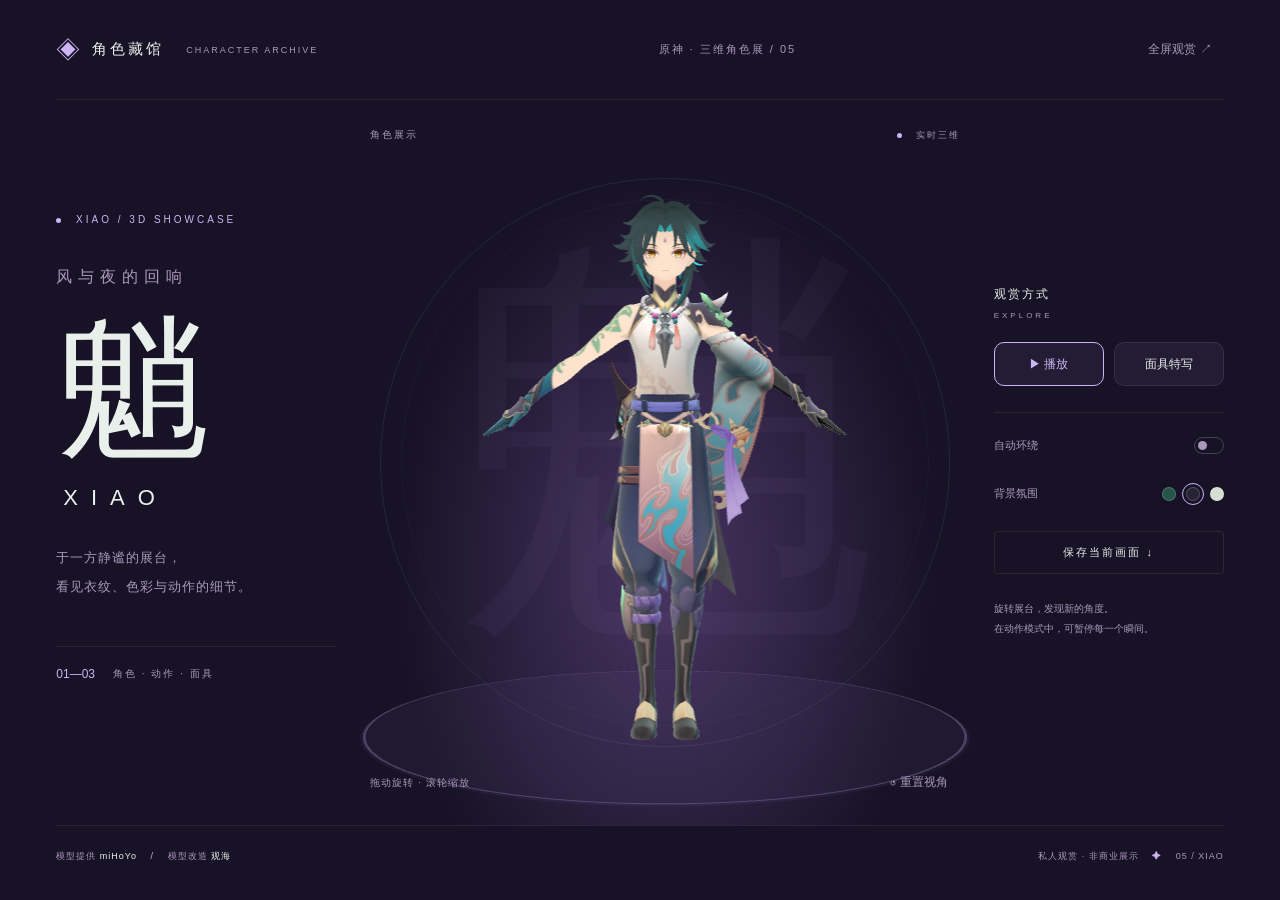
==== index.html @ 9aec0df0 "Add mobile-first Xiao showcase with lazy-loaded assets" ====
<!doctype html>
<html lang="zh-CN"><head><meta charset="utf-8"><meta name="viewport" content="width=device-width,initial-scale=1,viewport-fit=cover"><meta name="theme-color" content="#171226"><script>if(location.protocol==="file:")location.replace("./魈-离线完整版.html");</script><title>魈 · 风与夜的回响</title><link rel="stylesheet" href="./web/style.css"></head>
<body data-theme="night" data-mode="static"><main><header><a class="brand" href="#">◈ <span>角色藏馆</span><small>CHARACTER ARCHIVE</small></a><span class="edition">原神 · 三维角色展 / 05</span><button id="fullscreen" class="quiet">全屏观赏 ↗</button></header>
<section class="exhibit"><div class="intro"><div class="eyebrow"><i></i> XIAO / 3D SHOWCASE</div><p class="subtitle">风与夜的回响</p><h1>魈<span>XIAO</span></h1><p class="description">于一方静谧的展台，<br>看见衣纹、色彩与动作的细节。</p><div class="chapter"><b>01—03</b><span>角色 · 动作 · 面具</span></div></div>
<div class="stage" id="stage"><div class="halo"></div><span class="watermark" aria-hidden="true">魈</span><canvas id="canvas" aria-label="可旋转和缩放的魈三维模型"></canvas><div id="loading" role="status"><span class="spinner"></span><b>正在唤醒展台</b><span id="progress">载入模型与贴图…</span></div><div class="stage-top"><span id="view-label">角色展示</span><div class="stage-status"><span class="live"><i></i> 实时三维</span><button id="music-toggle" class="music-switch" aria-label="关闭舞蹈音乐" aria-pressed="true" title="原创配乐《风影舞曲·卡点版》" hidden>♪ 音乐开</button></div></div><div class="stage-bottom"><span><span class="desktop-hint">拖动旋转 · 滚轮缩放</span><span class="touch-hint">单指旋转 · 双指缩放</span></span><button id="reset" class="quiet">↺ 重置视角</button></div></div>
<aside><div class="panel-title">观赏方式 <span>EXPLORE</span></div><section class="playbar" id="playbar" aria-label="角色播放与特写"><div class="action-row"><button id="play" aria-label="播放舞蹈">▶ 播放</button><button id="mask" aria-label="面具特写" aria-pressed="false">面具特写</button></div><div class="timeline" id="timeline" hidden><span id="time">00:00</span><input id="seek" type="range" min="0" max="100" value="0" step="0.1" aria-label="舞蹈进度"><span id="duration">00:00</span><select id="speed" aria-label="播放速度"><option value="0.5">0.5 倍速</option><option value="1" selected>1 倍速</option><option value="1.5">1.5 倍速</option></select></div></section><details class="display-options" open><summary>展示设置 <span>背景 · 环绕 · 保存画面</span></summary><div class="settings"><label class="setting">自动环绕<button id="rotate" class="toggle" aria-pressed="false" aria-label="自动环绕"></button></label><label class="setting">背景氛围<span class="swatches"><button data-bg="jade" class="swatch jade" aria-label="青玉背景" aria-pressed="false"></button><button data-bg="night" class="swatch night selected" aria-label="紫色背景" aria-pressed="true"></button><button data-bg="paper" class="swatch paper" aria-label="浅色背景" aria-pressed="false"></button></span></label><button id="capture" class="capture">保存当前画面 ↓</button></div></details><p class="side-note">旋转展台，发现新的角度。<br>在动作模式中，可暂停每一个瞬间。</p></aside></section>

<footer><p>模型提供 <b>miHoYo</b><span> / </span>模型改造 <b>观海</b></p><p>私人观赏 · 非商业展示 <span>✦</span> 05 / XIAO</p></footer></main><audio id="dance-music" src="./web/assets/风影舞曲.wav" preload="none" loop></audio><script type="module" src="./web/app.js"></script></body></html>
---- web/style.css ----
:root{--bg:#0b171b;--panel:#112329;--line:#ffffff15;--text:#e9efeb;--muted:#839b99;--accent:#9ce4ce;--glow:#255f5655}*{box-sizing:border-box}body{margin:0;background:var(--bg);color:var(--text);font-family:"Microsoft YaHei","Segoe UI",sans-serif;transition:background .5s,color .5s}button,a,input,select{-webkit-tap-highlight-color:transparent}button,select{font:inherit;color:inherit}button{cursor:pointer}button:focus-visible,a:focus-visible,select:focus-visible,input:focus-visible{outline:2px solid var(--accent);outline-offset:5px}main{max-width:1700px;margin:auto;padding:0 4.4vw}header{height:100px;display:flex;align-items:center;justify-content:space-between;border-bottom:1px solid var(--line)}.brand{display:flex;align-items:center;gap:12px;color:var(--accent);text-decoration:none;font-size:24px}.brand span{font-size:15px;letter-spacing:3px;color:var(--text)}.brand small{font-size:9px;letter-spacing:2px;margin-left:10px;color:var(--muted)}.edition{font-size:11px;color:var(--muted);letter-spacing:2px}.quiet{background:none;border:0;font-size:12px;color:var(--muted);padding:12px}.quiet:hover{color:var(--accent)}.exhibit{display:grid;grid-template-columns:24% 1fr 230px;min-height:650px;height:calc(100vh - 175px);max-height:1000px;gap:12px;align-items:center}.intro{z-index:1;padding-bottom:30px}.eyebrow{color:var(--accent);font-size:10px;letter-spacing:3px;white-space:nowrap}.eyebrow i,.live i{display:inline-block;background:var(--accent);width:5px;height:5px;border-radius:50%;margin-right:9px}.subtitle{font-size:16px;letter-spacing:6px;margin-top:42px;color:var(--muted)}h1{font-family:"KaiTi","STKaiti",serif;font-weight:400;font-size:clamp(100px,12vw,170px);line-height:1;margin:26px 0 35px}h1 span{display:block;font-family:"Segoe UI",sans-serif;font-size:22px;font-weight:300;letter-spacing:13px;margin:20px 0 0 7px}.description{line-height:2.2;color:var(--muted);font-size:13px;letter-spacing:1px}.chapter{border-top:1px solid var(--line);margin-top:45px;padding-top:20px;display:flex;gap:18px;align-items:center}.chapter b{font-size:12px;color:var(--accent);font-weight:400}.chapter span{font-size:10px;color:var(--muted);letter-spacing:2px}.stage{height:100%;min-width:0;position:relative;overflow:hidden;background:radial-gradient(ellipse at 50% 65%,var(--glow),transparent 60%)}canvas{position:relative;width:100%;height:100%;display:block;z-index:2;touch-action:none}.halo{position:absolute;border:1px solid #9ce4ce18;border-radius:50%;width:90%;aspect-ratio:1;top:50%;left:50%;transform:translate(-50%,-50%)}.halo:before{content:"";position:absolute;inset:20px;border:1px solid #9ce4ce09;border-radius:50%}.watermark{position:absolute;top:48%;left:50%;transform:translate(-50%,-50%);font-family:"KaiTi",serif;font-size:430px;color:var(--accent);opacity:.035}.stage-top,.stage-bottom{position:absolute;left:22px;right:22px;display:flex;justify-content:space-between;align-items:center;z-index:3;color:var(--muted);font-size:10px;letter-spacing:2px}.stage-top{top:28px}.stage-bottom{bottom:22px;letter-spacing:1px}.live{font-size:9px}.panel-title{font-size:12px;letter-spacing:2px;margin-bottom:22px}.panel-title span{font-size:8px;color:var(--muted);display:block;letter-spacing:3px;margin-top:8px}.mode{display:flex;align-items:center;width:100%;background:none;border:1px solid var(--line);text-align:left;padding:19px 15px;margin-bottom:10px;gap:14px;border-radius:3px}.mode.active{background:#9ce4ce0c;border-color:#9ce4ce55}.mode em{font-style:normal;font-size:10px;color:var(--muted)}.mode span{font-size:13px}.mode small{display:block;font-size:9px;color:var(--muted);margin-top:8px;letter-spacing:1px}.mode b{font-size:15px;margin-left:auto;color:var(--accent);font-weight:400}.settings{border-top:1px solid var(--line);margin-top:26px;padding-top:8px}.setting{display:flex;align-items:center;justify-content:space-between;font-size:11px;padding:16px 0;color:var(--muted)}.toggle{width:30px;height:17px;border:1px solid #839b9960;border-radius:20px;background:none;position:relative}.toggle:before{content:"";height:9px;width:9px;background:var(--muted);border-radius:50%;position:absolute;left:3px;top:3px}.toggle[aria-pressed=true]{background:var(--accent)}.toggle[aria-pressed=true]:before{left:16px;background:var(--bg)}.swatches{display:flex;gap:10px}.swatch{width:14px;height:14px;border-radius:50%;border:1px solid #ffffff30}.jade{background:#255448}.night{background:#262335}.paper{background:#d6ded3}.swatch.selected{outline:1px solid var(--accent);outline-offset:3px}.capture{width:100%;background:none;border:1px solid var(--line);font-size:11px;letter-spacing:2px;padding:13px;margin-top:14px;border-radius:3px}.capture:hover{border-color:var(--accent);color:var(--accent)}.side-note{font-size:10px;line-height:2;color:var(--muted);margin:25px 0 0}footer{border-top:1px solid var(--line);display:flex;justify-content:space-between;color:var(--muted);font-size:9px;letter-spacing:1px;padding:15px 0}footer b{font-weight:400;color:var(--text)}footer span{margin:0 10px;color:var(--accent)}#loading{position:absolute;inset:0;display:flex;flex-direction:column;justify-content:center;align-items:center;gap:16px;background:var(--bg);z-index:5;font-size:12px}#loading[hidden],.playbar[hidden]{display:none}.spinner{width:28px;height:28px;border:1px solid var(--line);border-top-color:var(--accent);border-radius:50%;animation:spin 1s linear infinite}@keyframes spin{to{transform:rotate(360deg)}}#progress{font-size:10px;color:var(--muted)}.playbar{display:flex;align-items:center;gap:18px;max-width:640px;margin:-20px auto 22px;position:relative;z-index:6;background:var(--panel);border:1px solid var(--line);padding:14px 20px;border-radius:4px;font-size:10px}.playbar button,.playbar select{background:none;border:1px solid var(--line);border-radius:3px;padding:5px 9px}.playbar select option{color:#152520}.playbar input{flex:1;min-width:0;accent-color:var(--accent)}body[data-theme=night]{--bg:#171226;--panel:#241c34;--glow:#75539988;--accent:#ccb5f4;--muted:#aa98bb}body[data-theme=paper]{--bg:#e4e8e0;--panel:#f1f3ed;--text:#203b34;--muted:#647a70;--line:#203b3420;--accent:#286655;--glow:#9ab4a255}@media(max-width:1000px){main{padding:0 25px}.brand small{display:none}.exhibit{grid-template-columns:170px 1fr 190px;min-height:570px}.mode{padding:16px 10px}.eyebrow{font-size:8px;letter-spacing:1px}.subtitle{font-size:12px;letter-spacing:3px}.description{font-size:11px}.stage-top{left:10px;right:10px}.live{display:none}}
.touch-hint,.display-options>summary{display:none}
@media(max-width:700px), (max-width:950px) and (pointer:coarse){
 main{padding:env(safe-area-inset-top) max(14px,env(safe-area-inset-right)) env(safe-area-inset-bottom) max(14px,env(safe-area-inset-left))}
 header{height:48px}.brand{font-size:20px;gap:8px}.brand span{font-size:12px;letter-spacing:2px}.brand small,.edition{display:none}.quiet{min-height:44px;font-size:11px;padding:10px}
 .exhibit{height:auto;max-height:none;min-height:0;grid-template-columns:minmax(0,1fr);gap:0;align-items:stretch}
 .intro{height:48px;padding:0;display:flex;align-items:center;justify-content:space-between;gap:12px}.eyebrow,.description,.chapter{display:none}
 h1{font-size:33px;margin:0;display:flex;align-items:center;gap:10px;flex-shrink:0}h1 span{font-size:10px;letter-spacing:3px;margin:0}.subtitle{font-size:11px;letter-spacing:3px;margin:0}
 .stage{height:calc(100svh - 244px);min-height:320px;border:1px solid var(--line);border-radius:14px;background:radial-gradient(ellipse at 50% 65%,var(--glow),transparent 75%)}
 body[data-mode=dance] .stage{height:calc(100svh - 308px)}
 .stage-top{top:12px;left:14px;right:14px;font-size:9px}.live{display:block;font-size:8px;letter-spacing:1px}.stage-bottom{bottom:3px;left:14px;right:4px;letter-spacing:0;font-size:9px}
 .watermark{font-size:280px}.halo{width:115%}.desktop-hint{display:none}.touch-hint{display:inline}
 aside{margin:10px 0 0}.panel-title,.side-note{display:none}nav{display:grid;grid-template-columns:repeat(3,minmax(0,1fr));gap:8px}
 .mode{min-height:54px;margin:0;padding:9px 8px;gap:6px;border-radius:10px;justify-content:center}.mode em{font-size:9px}.mode span{font-size:12px;white-space:nowrap}.mode small{font-size:8px;letter-spacing:0;margin-top:5px}.mode b{display:none}
 .display-options{margin-top:6px}.display-options>summary{display:flex;justify-content:space-between;align-items:center;min-height:44px;font-size:11px;color:var(--text);cursor:pointer;list-style:none}.display-options>summary::-webkit-details-marker{display:none}.display-options>summary span{color:var(--muted);font-size:9px}.display-options>summary:after{content:'＋';margin-left:8px;color:var(--accent)}.display-options[open]>summary:after{content:'−'}
 .settings{display:grid;grid-template-columns:1fr;margin:0;padding:8px 12px 12px;border:1px solid var(--line);border-radius:12px;gap:4px}.setting{min-height:48px;padding:0;gap:12px;font-size:12px}.toggle{width:44px;height:44px;border:0;background:none!important}.toggle:after{content:'';position:absolute;inset:12px 0;border-radius:12px;background:var(--line);border:1px solid var(--muted)}.toggle:before{z-index:1;width:12px;height:12px;top:16px;left:5px}.toggle[aria-pressed=true]:after{background:var(--accent);border-color:var(--accent)}.toggle[aria-pressed=true]:before{left:27px}
 .swatches{gap:0}.swatch{width:44px;height:44px;background:none;border:0;position:relative}.swatch:before{content:'';position:absolute;inset:12px;border-radius:50%;border:1px solid var(--muted)}.jade:before{background:#255448}.night:before{background:#262335}.paper:before{background:#d6ded3}.swatch.selected{outline:none}.swatch.selected:before{outline:1px solid var(--accent);outline-offset:4px}
 .capture{width:100%;min-height:44px;margin:6px 0 0;padding:10px;font-size:12px;border-radius:8px}
 .playbar{max-width:none;display:grid;grid-template-columns:54px 1fr 1fr 84px;gap:0 10px;padding:6px 8px;margin:8px 0 0;border-radius:10px;font-size:10px;align-items:center}.playbar button,.playbar select{min-height:44px;padding:4px;font-size:11px}.playbar #play{grid-column:1;grid-row:1/3}.playbar #speed{grid-column:4;grid-row:1/3}.playbar #seek{grid-column:2/4;grid-row:1;height:28px;width:100%;margin:0}.playbar #time{grid-column:2;grid-row:2}.playbar #duration{grid-column:3;grid-row:2;text-align:right}
 footer{margin-top:4px;padding:8px 0;font-size:8px;letter-spacing:0;gap:8px;line-height:1.6}footer p{margin:0}footer p:last-child{text-align:right}footer span{margin:0 3px}
}
@media(max-height:500px) and (orientation:landscape) and (pointer:coarse){
 .intro{display:none}.exhibit{grid-template-columns:minmax(0,1fr) 220px;gap:12px}.stage,body[data-mode=dance] .stage{height:calc(100svh - 90px);min-height:220px}aside{margin:0}nav{grid-template-columns:1fr;gap:5px}.mode{min-height:44px;padding:6px}.mode small{display:none}.display-options>summary span{display:none}
}

/* One compact action row leaves the stage as the focus. */
.playbar{display:block;width:100%;margin:0;padding:0;background:none;border:0;border-radius:0}
.action-row{display:grid;grid-template-columns:1fr 1fr;gap:10px}
.action-row button{min-height:44px;padding:10px 8px;border:1px solid var(--line);border-radius:10px;font-size:12px;white-space:nowrap;background:var(--panel)}
.action-row #play{border-color:var(--accent);color:var(--accent)}
.action-row button:disabled{opacity:.5;cursor:wait}
.action-row #mask[aria-pressed=true]{border-color:var(--accent);color:var(--accent)}
.timeline{display:grid;grid-template-columns:1fr 1fr 70px;gap:2px 8px;align-items:center;margin-top:8px;font-size:9px}
.timeline[hidden]{display:none}
.timeline #seek{grid-row:1;grid-column:1/3;width:100%;height:26px;margin:0}
.timeline #time{grid-row:2;grid-column:1}.timeline #duration{grid-row:2;grid-column:2;text-align:right}
.timeline #speed{grid-column:3;grid-row:1/3;width:100%;min-height:44px;font-size:10px}
@media(max-width:700px), (max-width:950px) and (pointer:coarse){
 .stage{height:calc(100svh - 220px)}body[data-mode=dance] .stage{height:calc(100svh - 272px)}
 .playbar{display:block;margin:0;padding:0}.action-row{gap:10px}.action-row button{min-height:44px;font-size:12px}
 .timeline{margin-top:6px;grid-template-columns:1fr 1fr 78px;font-size:10px}
 .playbar .timeline #seek{grid-column:1/3;grid-row:1}.playbar .timeline #time{grid-column:1;grid-row:2}.playbar .timeline #duration{grid-column:2;grid-row:2}.playbar .timeline #speed{grid-column:3;grid-row:1/3}
}
@media(max-height:500px) and (orientation:landscape) and (pointer:coarse){.stage,body[data-mode=dance] .stage{height:calc(100svh - 90px);min-height:220px}}

.playbar .action-row #play,.playbar .action-row #mask{grid-column:auto;grid-row:auto;min-height:44px}

.stage-status{display:flex;align-items:center;gap:10px}.music-switch{background:var(--panel);border:1px solid var(--line);border-radius:8px;color:var(--accent);font-size:10px;min-height:44px;padding:8px 10px;letter-spacing:0}.music-switch[hidden]{display:none}.music-switch[aria-pressed=false]{color:var(--muted)}
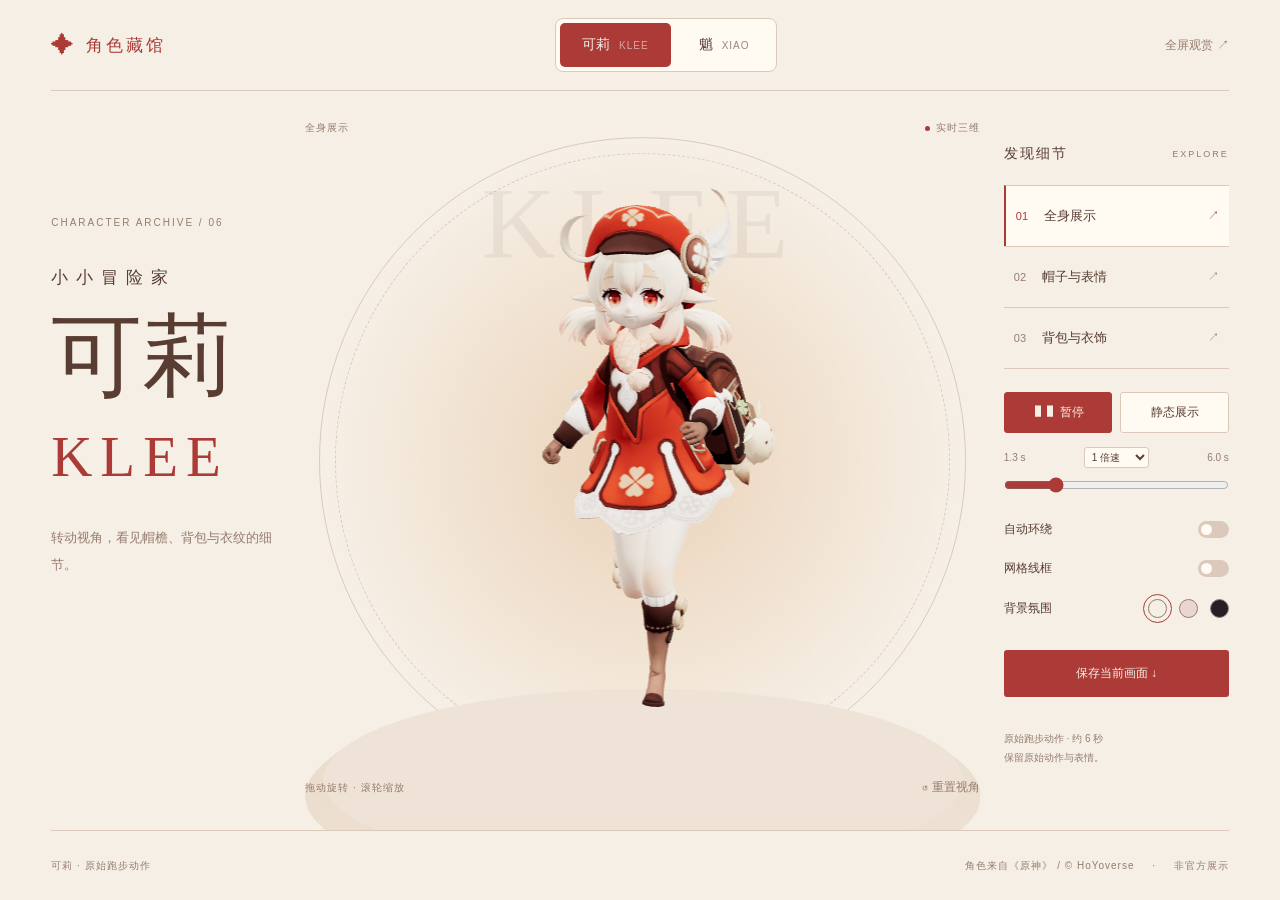
==== commit 3230fcf9: "Merge Klee and Xiao into mobile-friendly character gallery" ====
--- a/index.html
+++ b/index.html
@@ -1,8 +1,3 @@
 <!doctype html>
-<html lang="zh-CN"><head><meta charset="utf-8"><meta name="viewport" content="width=device-width,initial-scale=1,viewport-fit=cover"><meta name="theme-color" content="#171226"><script>if(location.protocol==="file:")location.replace("./魈-离线完整版.html");</script><title>魈 · 风与夜的回响</title><link rel="stylesheet" href="./web/style.css"></head>
-<body data-theme="night" data-mode="static"><main><header><a class="brand" href="#">◈ <span>角色藏馆</span><small>CHARACTER ARCHIVE</small></a><span class="edition">原神 · 三维角色展 / 05</span><button id="fullscreen" class="quiet">全屏观赏 ↗</button></header>
-<section class="exhibit"><div class="intro"><div class="eyebrow"><i></i> XIAO / 3D SHOWCASE</div><p class="subtitle">风与夜的回响</p><h1>魈<span>XIAO</span></h1><p class="description">于一方静谧的展台，<br>看见衣纹、色彩与动作的细节。</p><div class="chapter"><b>01—03</b><span>角色 · 动作 · 面具</span></div></div>
-<div class="stage" id="stage"><div class="halo"></div><span class="watermark" aria-hidden="true">魈</span><canvas id="canvas" aria-label="可旋转和缩放的魈三维模型"></canvas><div id="loading" role="status"><span class="spinner"></span><b>正在唤醒展台</b><span id="progress">载入模型与贴图…</span></div><div class="stage-top"><span id="view-label">角色展示</span><div class="stage-status"><span class="live"><i></i> 实时三维</span><button id="music-toggle" class="music-switch" aria-label="关闭舞蹈音乐" aria-pressed="true" title="原创配乐《风影舞曲·卡点版》" hidden>♪ 音乐开</button></div></div><div class="stage-bottom"><span><span class="desktop-hint">拖动旋转 · 滚轮缩放</span><span class="touch-hint">单指旋转 · 双指缩放</span></span><button id="reset" class="quiet">↺ 重置视角</button></div></div>
-<aside><div class="panel-title">观赏方式 <span>EXPLORE</span></div><section class="playbar" id="playbar" aria-label="角色播放与特写"><div class="action-row"><button id="play" aria-label="播放舞蹈">▶ 播放</button><button id="mask" aria-label="面具特写" aria-pressed="false">面具特写</button></div><div class="timeline" id="timeline" hidden><span id="time">00:00</span><input id="seek" type="range" min="0" max="100" value="0" step="0.1" aria-label="舞蹈进度"><span id="duration">00:00</span><select id="speed" aria-label="播放速度"><option value="0.5">0.5 倍速</option><option value="1" selected>1 倍速</option><option value="1.5">1.5 倍速</option></select></div></section><details class="display-options" open><summary>展示设置 <span>背景 · 环绕 · 保存画面</span></summary><div class="settings"><label class="setting">自动环绕<button id="rotate" class="toggle" aria-pressed="false" aria-label="自动环绕"></button></label><label class="setting">背景氛围<span class="swatches"><button data-bg="jade" class="swatch jade" aria-label="青玉背景" aria-pressed="false"></button><button data-bg="night" class="swatch night selected" aria-label="紫色背景" aria-pressed="true"></button><button data-bg="paper" class="swatch paper" aria-label="浅色背景" aria-pressed="false"></button></span></label><button id="capture" class="capture">保存当前画面 ↓</button></div></details><p class="side-note">旋转展台，发现新的角度。<br>在动作模式中，可暂停每一个瞬间。</p></aside></section>
-
-<footer><p>模型提供 <b>miHoYo</b><span> / </span>模型改造 <b>观海</b></p><p>私人观赏 · 非商业展示 <span>✦</span> 05 / XIAO</p></footer></main><audio id="dance-music" src="./web/assets/风影舞曲.wav" preload="none" loop></audio><script type="module" src="./web/app.js"></script></body></html>
+<html lang="zh-CN"><head><meta charset="utf-8"><meta name="viewport" content="width=device-width,initial-scale=1,viewport-fit=cover"><meta name="theme-color" content="#f6efe5"><title>角色藏馆 · 可莉与魈</title><link rel="stylesheet" href="./web/style.css?v=20261014-gallery"></head>
+<body><main><header><a class="brand" href="#">✦ <span>角色藏馆</span></a><nav class="character-tabs" aria-label="选择角色"><button data-character="klee" aria-pressed="true">可莉 <small>KLEE</small></button><button data-character="xiao" aria-pressed="false">魈 <small>XIAO</small></button></nav><button id="fullscreen" class="quiet">全屏观赏 ↗</button></header><section class="exhibit"><div class="intro"><p class="eyebrow">CHARACTER ARCHIVE / 06</p><p class="subtitle" id="subtitle">小小冒险家</p><h1><b id="character-name">可莉</b><span id="character-en">KLEE</span></h1><p class="description" id="description">转动视角，<br>看见帽檐、背包与衣纹的细节。</p><div class="intro-foot"><span class="spark">✧</span><p>红色的帽子，<br>装着小小的好奇心。</p></div></div><div class="stage" id="stage"><div class="halo"></div><span id="watermark" class="watermark" aria-hidden="true">KLEE</span><canvas id="canvas" aria-label="可旋转和缩放的角色三维模型"></canvas><div id="loading" role="status"><b>正在打开藏馆</b><span>载入角色与贴图…</span></div><div class="stage-top"><span id="view-label">全身展示</span><span class="live"><i></i> 实时三维</span></div><div class="stage-bottom"><span class="hint">拖动旋转 · 滚轮缩放</span><button id="reset" class="quiet">↺ 重置视角</button></div></div><aside><div class="panel-title">发现细节 <small>EXPLORE</small></div><div class="views"><button data-view="full" class="selected" aria-pressed="true">01 <span>全身展示</span> ↗</button><button data-view="portrait" aria-pressed="false">02 <span>帽子与表情</span> ↗</button><button data-view="back" aria-pressed="false">03 <span>背包与衣饰</span> ↗</button></div><section class="animation" aria-label="跑步动画"><div class="motion-buttons"><button id="play" disabled>▶ 跑步</button><button id="static" aria-pressed="true">静态展示</button><button id="mask" hidden aria-pressed="false">面具特写</button></div><div id="timeline" hidden><div class="time-row"><span id="time">0.0 s</span><select id="speed" aria-label="动画速度"><option value="0.5">0.5 倍速</option><option value="1" selected>1 倍速</option><option value="1.5">1.5 倍速</option><option value="2">2 倍速</option></select><span id="duration">6.0 s</span><button id="music-toggle" hidden aria-pressed="true" aria-label="关闭舞蹈音乐">♪</button></div><input id="seek" aria-label="跑步动画进度" type="range" min="0" max="6" value="0" step="0.01"></div></section><details class="display-settings"><summary>展示设置 <span>环绕 · 背景 · 保存</span></summary><div class="settings"><label>自动环绕<button id="rotate" class="toggle" aria-label="自动环绕" aria-pressed="false"></button></label><label>网格线框<button id="wire" class="toggle" aria-label="网格线框" aria-pressed="false"></button></label><div class="setting">背景氛围<div class="swatches"><button data-bg="cream" class="cream selected" aria-label="奶油背景" aria-pressed="true"></button><button data-bg="rose" class="rose" aria-label="暖红背景" aria-pressed="false"></button><button data-bg="night" class="night" aria-label="深夜背景" aria-pressed="false"></button></div></div><button id="capture" class="capture">保存当前画面 ↓</button></div></details><p class="note" id="character-note">原始跑步动作 · 约 6 秒<br>可暂停、拖动进度与变速。<br>保留原始跑步动作与表情。</p></aside></section><footer><p id="credit">可莉 · 原始跑步动作</p><p>角色来自《原神》 / © HoYoverse <span>·</span> 非官方展示</p></footer></main><div id="toast" role="status"></div><audio id="dance-music" src="./web/assets/风影舞曲.wav" preload="none" loop></audio><script type="module" src="./web/app.js?v=20261014-gallery"></script></body></html>
--- a/web/style.css
+++ b/web/style.css
@@ -1,48 +1,10 @@
-:root{--bg:#0b171b;--panel:#112329;--line:#ffffff15;--text:#e9efeb;--muted:#839b99;--accent:#9ce4ce;--glow:#255f5655}*{box-sizing:border-box}body{margin:0;background:var(--bg);color:var(--text);font-family:"Microsoft YaHei","Segoe UI",sans-serif;transition:background .5s,color .5s}button,a,input,select{-webkit-tap-highlight-color:transparent}button,select{font:inherit;color:inherit}button{cursor:pointer}button:focus-visible,a:focus-visible,select:focus-visible,input:focus-visible{outline:2px solid var(--accent);outline-offset:5px}main{max-width:1700px;margin:auto;padding:0 4.4vw}header{height:100px;display:flex;align-items:center;justify-content:space-between;border-bottom:1px solid var(--line)}.brand{display:flex;align-items:center;gap:12px;color:var(--accent);text-decoration:none;font-size:24px}.brand span{font-size:15px;letter-spacing:3px;color:var(--text)}.brand small{font-size:9px;letter-spacing:2px;margin-left:10px;color:var(--muted)}.edition{font-size:11px;color:var(--muted);letter-spacing:2px}.quiet{background:none;border:0;font-size:12px;color:var(--muted);padding:12px}.quiet:hover{color:var(--accent)}.exhibit{display:grid;grid-template-columns:24% 1fr 230px;min-height:650px;height:calc(100vh - 175px);max-height:1000px;gap:12px;align-items:center}.intro{z-index:1;padding-bottom:30px}.eyebrow{color:var(--accent);font-size:10px;letter-spacing:3px;white-space:nowrap}.eyebrow i,.live i{display:inline-block;background:var(--accent);width:5px;height:5px;border-radius:50%;margin-right:9px}.subtitle{font-size:16px;letter-spacing:6px;margin-top:42px;color:var(--muted)}h1{font-family:"KaiTi","STKaiti",serif;font-weight:400;font-size:clamp(100px,12vw,170px);line-height:1;margin:26px 0 35px}h1 span{display:block;font-family:"Segoe UI",sans-serif;font-size:22px;font-weight:300;letter-spacing:13px;margin:20px 0 0 7px}.description{line-height:2.2;color:var(--muted);font-size:13px;letter-spacing:1px}.chapter{border-top:1px solid var(--line);margin-top:45px;padding-top:20px;display:flex;gap:18px;align-items:center}.chapter b{font-size:12px;color:var(--accent);font-weight:400}.chapter span{font-size:10px;color:var(--muted);letter-spacing:2px}.stage{height:100%;min-width:0;position:relative;overflow:hidden;background:radial-gradient(ellipse at 50% 65%,var(--glow),transparent 60%)}canvas{position:relative;width:100%;height:100%;display:block;z-index:2;touch-action:none}.halo{position:absolute;border:1px solid #9ce4ce18;border-radius:50%;width:90%;aspect-ratio:1;top:50%;left:50%;transform:translate(-50%,-50%)}.halo:before{content:"";position:absolute;inset:20px;border:1px solid #9ce4ce09;border-radius:50%}.watermark{position:absolute;top:48%;left:50%;transform:translate(-50%,-50%);font-family:"KaiTi",serif;font-size:430px;color:var(--accent);opacity:.035}.stage-top,.stage-bottom{position:absolute;left:22px;right:22px;display:flex;justify-content:space-between;align-items:center;z-index:3;color:var(--muted);font-size:10px;letter-spacing:2px}.stage-top{top:28px}.stage-bottom{bottom:22px;letter-spacing:1px}.live{font-size:9px}.panel-title{font-size:12px;letter-spacing:2px;margin-bottom:22px}.panel-title span{font-size:8px;color:var(--muted);display:block;letter-spacing:3px;margin-top:8px}.mode{display:flex;align-items:center;width:100%;background:none;border:1px solid var(--line);text-align:left;padding:19px 15px;margin-bottom:10px;gap:14px;border-radius:3px}.mode.active{background:#9ce4ce0c;border-color:#9ce4ce55}.mode em{font-style:normal;font-size:10px;color:var(--muted)}.mode span{font-size:13px}.mode small{display:block;font-size:9px;color:var(--muted);margin-top:8px;letter-spacing:1px}.mode b{font-size:15px;margin-left:auto;color:var(--accent);font-weight:400}.settings{border-top:1px solid var(--line);margin-top:26px;padding-top:8px}.setting{display:flex;align-items:center;justify-content:space-between;font-size:11px;padding:16px 0;color:var(--muted)}.toggle{width:30px;height:17px;border:1px solid #839b9960;border-radius:20px;background:none;position:relative}.toggle:before{content:"";height:9px;width:9px;background:var(--muted);border-radius:50%;position:absolute;left:3px;top:3px}.toggle[aria-pressed=true]{background:var(--accent)}.toggle[aria-pressed=true]:before{left:16px;background:var(--bg)}.swatches{display:flex;gap:10px}.swatch{width:14px;height:14px;border-radius:50%;border:1px solid #ffffff30}.jade{background:#255448}.night{background:#262335}.paper{background:#d6ded3}.swatch.selected{outline:1px solid var(--accent);outline-offset:3px}.capture{width:100%;background:none;border:1px solid var(--line);font-size:11px;letter-spacing:2px;padding:13px;margin-top:14px;border-radius:3px}.capture:hover{border-color:var(--accent);color:var(--accent)}.side-note{font-size:10px;line-height:2;color:var(--muted);margin:25px 0 0}footer{border-top:1px solid var(--line);display:flex;justify-content:space-between;color:var(--muted);font-size:9px;letter-spacing:1px;padding:15px 0}footer b{font-weight:400;color:var(--text)}footer span{margin:0 10px;color:var(--accent)}#loading{position:absolute;inset:0;display:flex;flex-direction:column;justify-content:center;align-items:center;gap:16px;background:var(--bg);z-index:5;font-size:12px}#loading[hidden],.playbar[hidden]{display:none}.spinner{width:28px;height:28px;border:1px solid var(--line);border-top-color:var(--accent);border-radius:50%;animation:spin 1s linear infinite}@keyframes spin{to{transform:rotate(360deg)}}#progress{font-size:10px;color:var(--muted)}.playbar{display:flex;align-items:center;gap:18px;max-width:640px;margin:-20px auto 22px;position:relative;z-index:6;background:var(--panel);border:1px solid var(--line);padding:14px 20px;border-radius:4px;font-size:10px}.playbar button,.playbar select{background:none;border:1px solid var(--line);border-radius:3px;padding:5px 9px}.playbar select option{color:#152520}.playbar input{flex:1;min-width:0;accent-color:var(--accent)}body[data-theme=night]{--bg:#171226;--panel:#241c34;--glow:#75539988;--accent:#ccb5f4;--muted:#aa98bb}body[data-theme=paper]{--bg:#e4e8e0;--panel:#f1f3ed;--text:#203b34;--muted:#647a70;--line:#203b3420;--accent:#286655;--glow:#9ab4a255}@media(max-width:1000px){main{padding:0 25px}.brand small{display:none}.exhibit{grid-template-columns:170px 1fr 190px;min-height:570px}.mode{padding:16px 10px}.eyebrow{font-size:8px;letter-spacing:1px}.subtitle{font-size:12px;letter-spacing:3px}.description{font-size:11px}.stage-top{left:10px;right:10px}.live{display:none}}
-.touch-hint,.display-options>summary{display:none}
-@media(max-width:700px), (max-width:950px) and (pointer:coarse){
- main{padding:env(safe-area-inset-top) max(14px,env(safe-area-inset-right)) env(safe-area-inset-bottom) max(14px,env(safe-area-inset-left))}
- header{height:48px}.brand{font-size:20px;gap:8px}.brand span{font-size:12px;letter-spacing:2px}.brand small,.edition{display:none}.quiet{min-height:44px;font-size:11px;padding:10px}
- .exhibit{height:auto;max-height:none;min-height:0;grid-template-columns:minmax(0,1fr);gap:0;align-items:stretch}
- .intro{height:48px;padding:0;display:flex;align-items:center;justify-content:space-between;gap:12px}.eyebrow,.description,.chapter{display:none}
- h1{font-size:33px;margin:0;display:flex;align-items:center;gap:10px;flex-shrink:0}h1 span{font-size:10px;letter-spacing:3px;margin:0}.subtitle{font-size:11px;letter-spacing:3px;margin:0}
- .stage{height:calc(100svh - 244px);min-height:320px;border:1px solid var(--line);border-radius:14px;background:radial-gradient(ellipse at 50% 65%,var(--glow),transparent 75%)}
- body[data-mode=dance] .stage{height:calc(100svh - 308px)}
- .stage-top{top:12px;left:14px;right:14px;font-size:9px}.live{display:block;font-size:8px;letter-spacing:1px}.stage-bottom{bottom:3px;left:14px;right:4px;letter-spacing:0;font-size:9px}
- .watermark{font-size:280px}.halo{width:115%}.desktop-hint{display:none}.touch-hint{display:inline}
- aside{margin:10px 0 0}.panel-title,.side-note{display:none}nav{display:grid;grid-template-columns:repeat(3,minmax(0,1fr));gap:8px}
- .mode{min-height:54px;margin:0;padding:9px 8px;gap:6px;border-radius:10px;justify-content:center}.mode em{font-size:9px}.mode span{font-size:12px;white-space:nowrap}.mode small{font-size:8px;letter-spacing:0;margin-top:5px}.mode b{display:none}
- .display-options{margin-top:6px}.display-options>summary{display:flex;justify-content:space-between;align-items:center;min-height:44px;font-size:11px;color:var(--text);cursor:pointer;list-style:none}.display-options>summary::-webkit-details-marker{display:none}.display-options>summary span{color:var(--muted);font-size:9px}.display-options>summary:after{content:'＋';margin-left:8px;color:var(--accent)}.display-options[open]>summary:after{content:'−'}
- .settings{display:grid;grid-template-columns:1fr;margin:0;padding:8px 12px 12px;border:1px solid var(--line);border-radius:12px;gap:4px}.setting{min-height:48px;padding:0;gap:12px;font-size:12px}.toggle{width:44px;height:44px;border:0;background:none!important}.toggle:after{content:'';position:absolute;inset:12px 0;border-radius:12px;background:var(--line);border:1px solid var(--muted)}.toggle:before{z-index:1;width:12px;height:12px;top:16px;left:5px}.toggle[aria-pressed=true]:after{background:var(--accent);border-color:var(--accent)}.toggle[aria-pressed=true]:before{left:27px}
- .swatches{gap:0}.swatch{width:44px;height:44px;background:none;border:0;position:relative}.swatch:before{content:'';position:absolute;inset:12px;border-radius:50%;border:1px solid var(--muted)}.jade:before{background:#255448}.night:before{background:#262335}.paper:before{background:#d6ded3}.swatch.selected{outline:none}.swatch.selected:before{outline:1px solid var(--accent);outline-offset:4px}
- .capture{width:100%;min-height:44px;margin:6px 0 0;padding:10px;font-size:12px;border-radius:8px}
- .playbar{max-width:none;display:grid;grid-template-columns:54px 1fr 1fr 84px;gap:0 10px;padding:6px 8px;margin:8px 0 0;border-radius:10px;font-size:10px;align-items:center}.playbar button,.playbar select{min-height:44px;padding:4px;font-size:11px}.playbar #play{grid-column:1;grid-row:1/3}.playbar #speed{grid-column:4;grid-row:1/3}.playbar #seek{grid-column:2/4;grid-row:1;height:28px;width:100%;margin:0}.playbar #time{grid-column:2;grid-row:2}.playbar #duration{grid-column:3;grid-row:2;text-align:right}
- footer{margin-top:4px;padding:8px 0;font-size:8px;letter-spacing:0;gap:8px;line-height:1.6}footer p{margin:0}footer p:last-child{text-align:right}footer span{margin:0 3px}
-}
-@media(max-height:500px) and (orientation:landscape) and (pointer:coarse){
- .intro{display:none}.exhibit{grid-template-columns:minmax(0,1fr) 220px;gap:12px}.stage,body[data-mode=dance] .stage{height:calc(100svh - 90px);min-height:220px}aside{margin:0}nav{grid-template-columns:1fr;gap:5px}.mode{min-height:44px;padding:6px}.mode small{display:none}.display-options>summary span{display:none}
-}
+:root{--bg:#f6efe5;--ink:#593d33;--muted:#967c6f;--accent:#ac3b38;--line:#dbcabc;--panel:#fffaf2;--halo:#ead2b8;--floor:#d7baa0;color-scheme:light}*{box-sizing:border-box}body{margin:0;background:var(--bg);color:var(--ink);font-family:"Segoe UI","Microsoft YaHei",sans-serif;transition:background .4s,color .4s}body[data-theme=rose]{--bg:#ead5cf;--panel:#f8e7dd;--halo:#ce9b88;--line:#c8a397}body[data-theme=night]{--bg:#251f26;--panel:#31272d;--ink:#f7e5d5;--muted:#c5a99b;--accent:#efb08c;--line:#5e464b;--halo:#57343e;color-scheme:dark}button,a,input{ -webkit-tap-highlight-color:transparent}button{font:inherit;cursor:pointer;color:inherit}button:focus-visible,a:focus-visible{outline:3px solid var(--accent);outline-offset:5px}button{border:0}main{max-width:1720px;margin:auto;padding:0 4vw}header{height:91px;display:flex;align-items:center;justify-content:space-between;border-bottom:1px solid var(--line)}.brand{display:flex;gap:12px;align-items:center;color:var(--accent);text-decoration:none;font-size:23px}.brand span{font-size:17px;letter-spacing:3px}.edition{font-size:12px;letter-spacing:3px;color:var(--muted)}.quiet{background:none;font-size:12px;padding:10px 0;color:var(--muted)}.exhibit{display:grid;grid-template-columns:230px minmax(0,1fr) 225px;align-items:center;min-height:720px;height:calc(100svh - 161px);max-height:1000px;gap:24px}.intro{position:relative;z-index:1;align-self:center}.eyebrow{font-size:10px;letter-spacing:2px;margin-bottom:38px;color:var(--muted)}.subtitle{letter-spacing:8px;font-size:17px;margin-bottom:13px}h1{font-family:"STSong","SimSun",serif;font-size:91px;font-weight:500;line-height:1.2;margin:0}h1 span{display:block;font-family:Georgia,serif;font-size:57px;letter-spacing:8px;color:var(--accent);margin:12px 0 33px}.description{font-size:13px;line-height:2.1;color:var(--muted)}.intro-foot{margin-top:74px;display:flex;gap:16px;align-items:center;color:var(--muted)}.intro-foot p{font-size:11px;line-height:1.8}.spark{font-size:40px;color:var(--accent)}.stage{position:relative;height:100%;min-height:570px;isolation:isolate}.halo{position:absolute;width:96%;aspect-ratio:1;left:2%;top:50%;transform:translateY(-50%);border:1px solid var(--line);border-radius:50%;background:radial-gradient(circle,var(--halo),transparent 69%);z-index:-2}.halo:after{content:"";position:absolute;inset:15px;border:1px dashed var(--line);border-radius:50%}.watermark{position:absolute;top:10%;width:100%;text-align:center;font-family:Georgia,serif;letter-spacing:15px;font-size:clamp(50px,8vw,130px);opacity:.065;z-index:-1}canvas{width:100%;height:100%;display:block;touch-action:none}.stage-top,.stage-bottom{position:absolute;left:0;right:0;display:flex;justify-content:space-between;align-items:center;pointer-events:none;font-size:10px;color:var(--muted);letter-spacing:1px}.stage-top{top:30px}.stage-bottom{bottom:24px}.stage-bottom button{pointer-events:auto}.live{display:flex;align-items:center;gap:6px}.live i{width:5px;height:5px;border-radius:50%;background:var(--accent)}#loading{position:absolute;inset:0;display:flex;flex-direction:column;gap:12px;align-items:center;justify-content:center;background:var(--bg);font-size:13px}#loading[hidden]{display:none}#loading span{color:var(--muted);font-size:11px}.panel-title{font-size:14px;letter-spacing:2px;display:flex;justify-content:space-between;align-items:center;margin-bottom:22px}.panel-title small{font-size:9px;color:var(--muted);letter-spacing:2px}.views{display:grid}.views button{border-top:1px solid var(--line);background:transparent;padding:21px 10px;text-align:left;font-size:11px;color:var(--muted);display:flex;gap:16px;align-items:center}.views button span{flex:1;font-size:13px;color:var(--ink)}.views button.selected{background:var(--panel);border-left:2px solid var(--accent);color:var(--accent)}.views button:last-child{border-bottom:1px solid var(--line)}.settings{margin-top:34px}.settings label,.setting{display:flex;justify-content:space-between;align-items:center;font-size:12px;margin:22px 0}.toggle{width:31px;height:17px;border-radius:20px;background:var(--line);padding:3px;position:relative}.toggle:before{content:"";display:block;background:var(--panel);width:11px;height:11px;border-radius:50%;transition:transform .2s}.toggle[aria-pressed=true]{background:var(--accent)}.toggle[aria-pressed=true]:before{transform:translateX(14px)}.swatches{display:flex;gap:12px}.swatches button{width:19px;height:19px;border-radius:50%;border:1px solid #967c6f}.swatches button.selected{outline:1px solid var(--accent);outline-offset:4px}.cream{background:#f6efe5}.rose{background:#ead5cf}.night{background:#251f26}.capture{width:100%;margin-top:10px;padding:15px;background:var(--accent);color:var(--bg);font-size:12px;border-radius:3px}.note{margin-top:32px;color:var(--muted);font-size:10px;line-height:1.9}footer{height:70px;border-top:1px solid var(--line);display:flex;justify-content:space-between;align-items:center;font-size:10px;color:var(--muted);letter-spacing:1px}footer span{margin:0 14px}#toast{position:fixed;bottom:28px;left:50%;transform:translateX(-50%);background:var(--ink);color:var(--bg);padding:12px 22px;border-radius:5px;opacity:0;pointer-events:none;font-size:12px;transition:opacity .2s}#toast.visible{opacity:1} @media(max-width:1050px){main{padding:0 25px}.exhibit{grid-template-columns:170px minmax(0,1fr) 180px;gap:10px;min-height:620px}h1{font-size:70px}h1 span{font-size:44px}.subtitle{font-size:13px;letter-spacing:5px}.intro-foot{margin-top:40px}}@media(max-width:760px), (max-height:500px) and (pointer:coarse){main{padding:0 20px}header{height:67px}.edition{display:none}.exhibit{height:auto;max-height:none;min-height:0;grid-template-columns:1fr;gap:0;position:relative}.intro{padding-top:26px;pointer-events:none}.eyebrow{margin:0 0 12px;font-size:9px}.subtitle{margin:0;font-size:12px;letter-spacing:4px}h1{font-size:43px;margin-top:5px}h1 span{font-size:24px;margin:4px 0 0}.description,.intro-foot{display:none}.stage{height:58svh;min-height:410px;margin-top:-74px;padding-top:55px}.stage-top{top:8px;left:auto;right:0;flex-direction:column;gap:8px}.stage-bottom{bottom:10px;font-size:9px}.watermark{top:22%;font-size:65px}.halo{top:58%;width:100%}aside{padding-top:20px}.panel-title{display:none}.views{grid-template-columns:repeat(3,1fr);gap:7px}.views button{border:1px solid var(--line)!important;border-radius:4px;padding:13px 5px;gap:4px;font-size:0}.views button span{font-size:11px;text-align:center}.views button.selected{border-color:var(--accent)!important}.settings{display:grid;grid-template-columns:1fr 1fr;gap:15px 28px;margin:18px 0}.settings label,.setting{margin:0}.capture{margin:0;padding:10px}.note{margin:12px 0 18px;font-size:9px}footer{height:auto;min-height:66px;gap:8px;align-items:start;flex-direction:column;justify-content:center;font-size:9px}footer p{margin:0}footer span{margin:0 5px}}@media(prefers-reduced-motion:reduce){*{transition:none!important}}
 
-/* One compact action row leaves the stage as the focus. */
-.playbar{display:block;width:100%;margin:0;padding:0;background:none;border:0;border-radius:0}
-.action-row{display:grid;grid-template-columns:1fr 1fr;gap:10px}
-.action-row button{min-height:44px;padding:10px 8px;border:1px solid var(--line);border-radius:10px;font-size:12px;white-space:nowrap;background:var(--panel)}
-.action-row #play{border-color:var(--accent);color:var(--accent)}
-.action-row button:disabled{opacity:.5;cursor:wait}
-.action-row #mask[aria-pressed=true]{border-color:var(--accent);color:var(--accent)}
-.timeline{display:grid;grid-template-columns:1fr 1fr 70px;gap:2px 8px;align-items:center;margin-top:8px;font-size:9px}
-.timeline[hidden]{display:none}
-.timeline #seek{grid-row:1;grid-column:1/3;width:100%;height:26px;margin:0}
-.timeline #time{grid-row:2;grid-column:1}.timeline #duration{grid-row:2;grid-column:2;text-align:right}
-.timeline #speed{grid-column:3;grid-row:1/3;width:100%;min-height:44px;font-size:10px}
-@media(max-width:700px), (max-width:950px) and (pointer:coarse){
- .stage{height:calc(100svh - 220px)}body[data-mode=dance] .stage{height:calc(100svh - 272px)}
- .playbar{display:block;margin:0;padding:0}.action-row{gap:10px}.action-row button{min-height:44px;font-size:12px}
- .timeline{margin-top:6px;grid-template-columns:1fr 1fr 78px;font-size:10px}
- .playbar .timeline #seek{grid-column:1/3;grid-row:1}.playbar .timeline #time{grid-column:1;grid-row:2}.playbar .timeline #duration{grid-column:2;grid-row:2}.playbar .timeline #speed{grid-column:3;grid-row:1/3}
-}
-@media(max-height:500px) and (orientation:landscape) and (pointer:coarse){.stage,body[data-mode=dance] .stage{height:calc(100svh - 90px);min-height:220px}}
+.animation{margin-top:23px}.motion-buttons{display:flex;gap:8px}.motion-buttons button{flex:1;background:var(--panel);border:1px solid var(--line);padding:11px 4px;font-size:12px;border-radius:3px}.motion-buttons #play{background:var(--accent);color:var(--bg);border-color:var(--accent)}button:disabled{cursor:wait;opacity:.6}#timeline{margin-top:14px}#timeline[hidden]{display:none}.time-row{display:flex;align-items:center;justify-content:space-between;font-size:10px;color:var(--muted);gap:4px}#speed{font:inherit;color:var(--ink);background:var(--panel);border:1px solid var(--line);padding:3px;border-radius:3px}#seek{width:100%;accent-color:var(--accent);margin:9px 0 0;cursor:pointer}.settings{margin-top:24px}@media(max-width:760px), (max-height:500px) and (pointer:coarse){.animation{margin-top:14px}.motion-buttons button{padding:11px}.time-row{font-size:11px}.settings{margin-top:18px}.note{line-height:1.7}}
 
-.playbar .action-row #play,.playbar .action-row #mask{grid-column:auto;grid-row:auto;min-height:44px}
+.display-settings>summary{display:none}@media(min-width:761px){.display-settings>.settings{display:block!important}.display-settings{display:block}.display-settings:not([open])>.settings{display:block}}
+@media(max-width:760px), (max-height:500px) and (pointer:coarse){main{padding:0 max(14px,env(safe-area-inset-left))}header{height:51px}.brand{font-size:21px}.brand span{font-size:14px;letter-spacing:2px}.quiet{min-height:44px;padding:12px 5px}.intro{padding-top:14px;display:flex;align-items:center;gap:14px}.eyebrow,.subtitle{display:none}h1{font-size:29px;margin:0;display:flex;align-items:baseline;gap:12px}h1 span{font-size:19px;letter-spacing:5px;margin:0}.stage{height:clamp(330px,56svh,530px);min-height:330px;margin:0;padding:0}.stage-top{top:12px;gap:6px}.stage-bottom{bottom:4px;left:3px;right:3px}.halo{width:92%;left:4%;top:50%}.watermark{top:10%;font-size:64px}aside{padding-top:6px}.views{gap:7px}.views button{min-height:44px;padding:8px 4px}.motion-buttons button{min-height:44px}.animation{margin-top:11px}.time-row{min-height:35px}#speed{font-size:13px;min-height:35px;min-width:86px}#seek{height:30px;margin:2px 0 0}.display-settings{margin:8px 0}.display-settings>summary{display:flex;justify-content:space-between;align-items:center;cursor:pointer;min-height:44px;font-size:12px;border-top:1px solid var(--line);border-bottom:1px solid var(--line)}.display-settings>summary span{font-size:10px;color:var(--muted)}.settings{margin:12px 0;gap:12px 24px}.settings label,.setting{min-height:44px}.toggle{width:44px;height:28px;padding:5px}.toggle:before{width:18px;height:18px}.toggle[aria-pressed=true]:before{transform:translateX(16px)}.swatches{gap:2px}.swatches button{width:38px;height:38px;border:10px solid var(--bg);box-shadow:inset 0 0 0 1px var(--muted)}.swatches button.selected{outline-offset:-6px}.capture{min-height:44px}.note{margin:8px 0 12px;font-size:10px}.note br:last-of-type{display:none}footer{font-size:9px;min-height:62px;padding-bottom:env(safe-area-inset-bottom)}}
+@media(max-height:500px) and (orientation:landscape) and (pointer:coarse){.intro{display:none}.exhibit{grid-template-columns:minmax(0,1fr) 250px;gap:15px}.stage{height:calc(100svh - 105px);min-height:240px}.stage-top{top:8px}aside{padding-top:10px}.note{display:none}.views button span{font-size:10px}.display-settings>summary span{display:none}footer{min-height:50px}.watermark{font-size:58px}}
 
-.stage-status{display:flex;align-items:center;gap:10px}.music-switch{background:var(--panel);border:1px solid var(--line);border-radius:8px;color:var(--accent);font-size:10px;min-height:44px;padding:8px 10px;letter-spacing:0}.music-switch[hidden]{display:none}.music-switch[aria-pressed=false]{color:var(--muted)}
+h1 b{font-weight:500}.character-tabs{display:flex;gap:6px;padding:4px;background:var(--panel);border:1px solid var(--line);border-radius:8px}.character-tabs button{padding:10px 22px;min-height:44px;border-radius:5px;background:transparent;display:flex;align-items:center;gap:9px;font-size:14px}.character-tabs small{font-size:10px;letter-spacing:1px;opacity:.6}.character-tabs button[aria-pressed=true]{background:var(--accent);color:var(--bg)}.motion-buttons{flex-wrap:wrap}.motion-buttons #mask{flex-basis:100%;min-height:44px}.motion-buttons #mask[hidden],#music-toggle[hidden]{display:none}.time-row{flex-wrap:wrap}#music-toggle{width:32px;height:32px;background:var(--panel);color:var(--accent);border:1px solid var(--line);border-radius:5px;font-size:17px}#music-toggle[aria-pressed=false]{opacity:.5}body[data-theme=night]{--bg:#171226;--panel:#271e37;--ink:#efe8f7;--muted:#bba8ca;--accent:#b9a1dd;--line:#50405f;--halo:#51406a}.intro-foot{visibility:hidden}@media(max-width:760px), (max-height:500px) and (pointer:coarse){.character-tabs{gap:3px;padding:3px}.character-tabs button{font-size:12px;padding:6px 10px;gap:5px;min-height:38px}.character-tabs small{font-size:8px}header{height:61px;gap:8px}.brand span{font-size:12px;letter-spacing:1px}.brand{gap:5px;font-size:18px}#fullscreen{font-size:0;width:28px;min-width:28px}#fullscreen:after{content:'↗';font-size:18px}#music-toggle{width:44px;height:36px}.motion-buttons #mask{padding:8px}.stage{height:clamp(330px,54svh,500px)}}@media(max-height:500px) and (orientation:landscape) and (pointer:coarse){header{height:51px}.stage{height:calc(100svh - 115px);min-height:230px}.motion-buttons #mask{flex-basis:auto}.character-tabs button{min-height:36px}.time-row{gap:2px}.views{gap:4px}}
+.note br:last-of-type{display:initial}.character-tabs button{min-height:44px}
